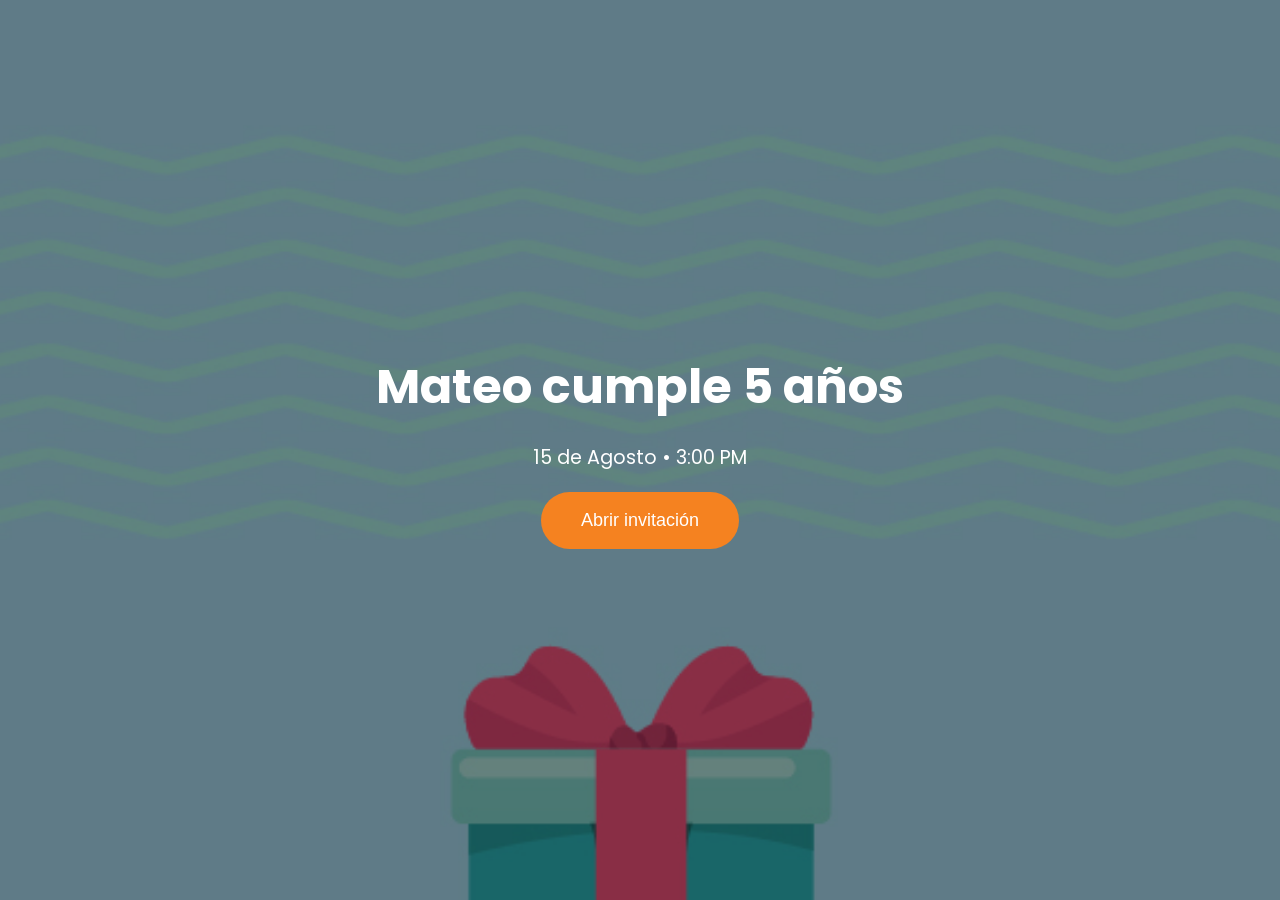
==== index.html @ abfd7d47 "feat: Welcome Screen inicial" ====
<!DOCTYPE html>
<html lang="es">

<head>

    <meta charset="UTF-8">
    <meta name="viewport" content="width=device-width, initial-scale=1.0">

    <title>MIE - Mandarina Invites Engine</title>

    <link rel="preconnect" href="https://fonts.googleapis.com">
    <link rel="preconnect" href="https://fonts.gstatic.com" crossorigin>

    <link href="https://fonts.googleapis.com/css2?family=Poppins:wght@300;400;500;600;700&display=swap" rel="stylesheet">

    <link rel="stylesheet" href="css/variables.css">
    <link rel="stylesheet" href="css/base.css">
    <link rel="stylesheet" href="css/layout.css">
    <link rel="stylesheet" href="css/components.css">
    <link rel="stylesheet" href="css/responsive.css">

</head>

<body>

<div id="app">

    <section id="welcome">

        <div class="overlay">

            <h1 id="eventTitle">Cargando...</h1>

            <p id="eventSubtitle"></p>

            <button id="enterButton">

                Abrir invitación

            </button>

        </div>

    </section>

</div>

<script type="module" src="js/main.js"></script>

</body>

</html>
---- css/variables.css ----
:root{

    --color-primary:#f58220;
    --color-dark:#222;
    --color-white:#ffffff;

    --radius:16px;

    --transition:.4s ease;

}
---- css/base.css ----
*{

    margin:0;
    padding:0;
    box-sizing:border-box;

}

html{

    scroll-behavior:smooth;

}

body{

    font-family:'Poppins',sans-serif;
    background:#000;
    color:white;

}
---- css/layout.css ----
#welcome{

    width:100%;
    height:100vh;

    display:flex;

    justify-content:center;

    align-items:center;

    background-image:url("../assets/img/hero.jpg");

    background-size:cover;

    background-position:center;

}
---- css/components.css ----
.overlay{

    width:100%;
    height:100%;

    display:flex;

    flex-direction:column;

    justify-content:center;

    align-items:center;

    background:rgba(0,0,0,.45);

    gap:20px;

}

.overlay h1{

    font-size:3rem;

}

.overlay p{

    font-size:1.2rem;

}

button{

    border:none;

    padding:18px 40px;

    border-radius:999px;

    background:var(--color-primary);

    color:white;

    cursor:pointer;

    font-size:18px;

    transition:.3s;

}

button:hover{

    transform:scale(1.05);

}
---- css/responsive.css ----
@media(max-width:768px){

.overlay h1{

font-size:2rem;

}

button{

width:85%;

}

}
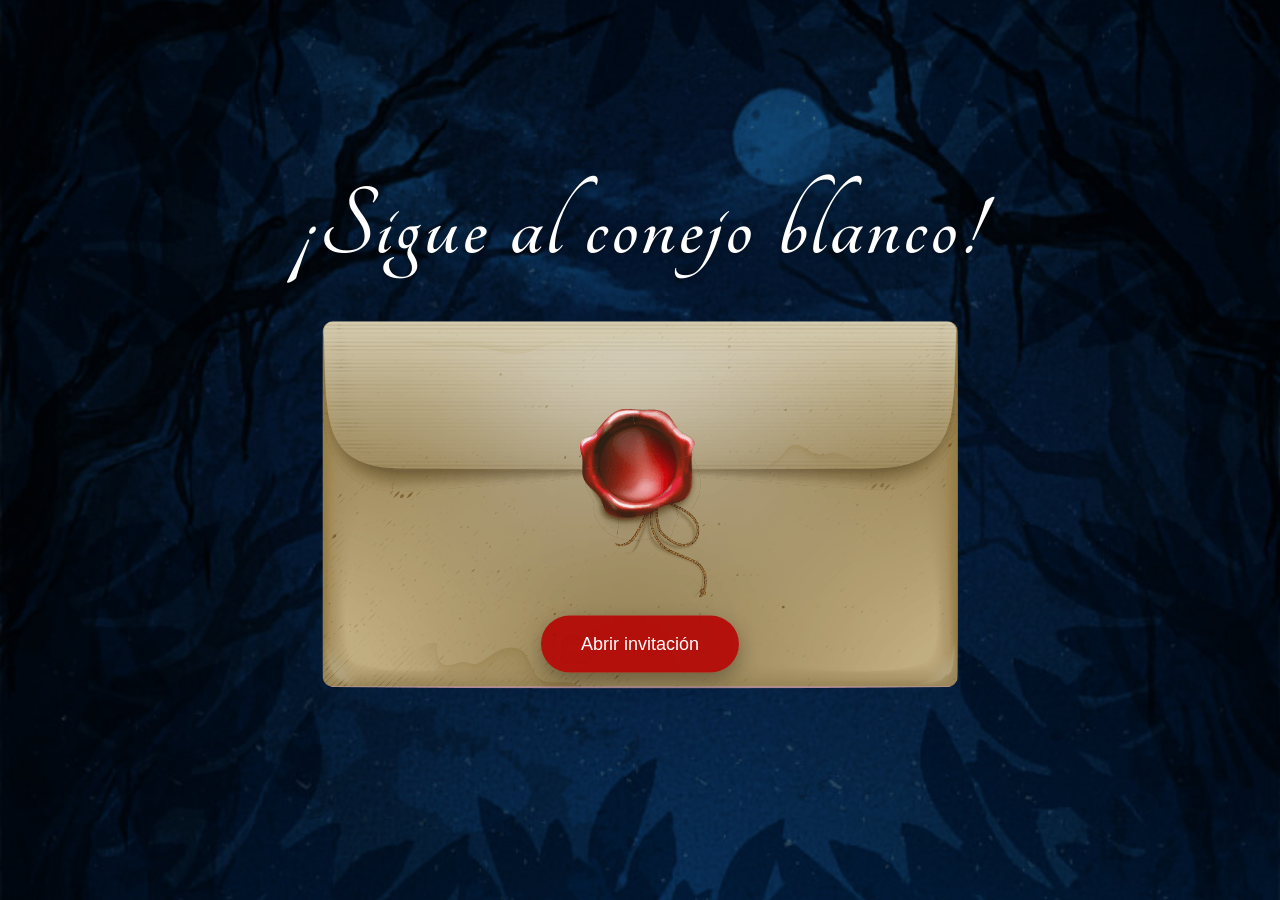
==== commit f51e39d4: "Fix index html to use full invitation template" ====
--- a/index.html
+++ b/index.html
@@ -1,52 +1,312 @@
-<!DOCTYPE html>
+<!doctype html>
 <html lang="es">
-
-<head>
-
-    <meta charset="UTF-8">
-    <meta name="viewport" content="width=device-width, initial-scale=1.0">
+  <head>
+    <meta charset="UTF-8" />
+    <meta name="viewport" content="width=device-width, initial-scale=1.0" />
 
     <title>MIE - Mandarina Invites Engine</title>
 
-    <link rel="preconnect" href="https://fonts.googleapis.com">
-    <link rel="preconnect" href="https://fonts.gstatic.com" crossorigin>
-
-    <link href="https://fonts.googleapis.com/css2?family=Poppins:wght@300;400;500;600;700&display=swap" rel="stylesheet">
-
-    <link rel="stylesheet" href="css/variables.css">
-    <link rel="stylesheet" href="css/base.css">
-    <link rel="stylesheet" href="css/layout.css">
-    <link rel="stylesheet" href="css/components.css">
-    <link rel="stylesheet" href="css/responsive.css">
-
-</head>
-
-<body>
-
-<div id="app">
-
-    <section id="welcome">
-
+    <link rel="preconnect" href="https://fonts.googleapis.com" />
+    <link rel="preconnect" href="https://fonts.gstatic.com" crossorigin />
+
+    <link
+      href="https://fonts.googleapis.com/css2?family=Tangerine:wght@400;700&display=swap"
+      rel="stylesheet"
+    />
+
+    <link rel="preconnect" href="https://fonts.googleapis.com" />
+    <link rel="preconnect" href="https://fonts.gstatic.com" />
+
+    <link
+      href="https://fonts.googleapis.com/css2?family=Poppins:wght@300;400;500;600;700&display=swap"
+      rel="stylesheet"
+    />
+
+    <link
+      rel="stylesheet"
+      href="https://cdn.jsdelivr.net/npm/swiper@11/swiper-bundle.min.css"
+    />
+
+    <link rel="stylesheet" href="css/variables.css" />
+    <link rel="stylesheet" href="css/base.css" />
+    <link rel="stylesheet" href="css/layout.css" />
+    <link rel="stylesheet" href="css/components.css" />
+    <link rel="stylesheet" href="css/sections.css" />
+    <link rel="stylesheet" href="css/decorations.css" />
+    <link rel="stylesheet" href="css/responsive.css" />
+  </head>
+
+  <body>
+    <div id="pageBackground"></div>
+
+    <div id="decorations"></div>
+
+    <div id="app">
+      <!-- =========================
+           WELCOME
+      ========================== -->
+
+      <section id="welcome">
         <div class="overlay">
-
-            <h1 id="eventTitle">Cargando...</h1>
-
-            <p id="eventSubtitle"></p>
-
-            <button id="enterButton">
-
-                Abrir invitación
-
-            </button>
-
-        </div>
-
-    </section>
-
-</div>
-
-<script type="module" src="js/main.js"></script>
-
-</body>
-
-</html>+          <h1 id="eventTitle">Cargando...</h1>
+
+          <div id="welcomeEnvelope" class="envelope-container">
+            <img
+              id="welcomeEnvelopeImage"
+              class="welcome-envelope"
+              alt=""
+              aria-hidden="true"
+            />
+
+            <button id="enterButton">Abrir invitación</button>
+          </div>
+        </div>
+      </section>
+
+      <!-- =========================
+           HERO
+      ========================== -->
+
+      <section id="hero">
+        <button id="musicButton" class="music-button">🔊</button>
+
+        <div class="hero-overlay">
+          <h2 id="heroTitle"></h2>
+
+          <p id="heroDate"></p>
+
+          <section class="countdown">
+            <div class="countdown-item">
+              <span id="days">00</span>
+              <small>Días</small>
+            </div>
+
+            <div class="countdown-item">
+              <span id="hours">00</span>
+              <small>Horas</small>
+            </div>
+
+            <div class="countdown-item">
+              <span id="minutes">00</span>
+              <small>Minutos</small>
+            </div>
+
+            <div class="countdown-item">
+              <span id="seconds">00</span>
+              <small>Segundos</small>
+            </div>
+          </section>
+
+          <div class="scroll-indicator">↓</div>
+        </div>
+      </section>
+
+      <!-- =========================
+           STORY
+      ========================== -->
+
+      <section id="story" class="reveal">
+        <div class="container">
+          <div class="story-card">
+            <span class="story-icon"> ♥️♣️♦️♠️ </span>
+            <p id="storySubtitle"></p>
+
+            <h2 id="storyTitle"></h2>
+
+            <p id="storyText"></p>
+          </div>
+        </div>
+      </section>
+
+      <!-- =========================
+           image 1
+      ========================== -->
+
+   <section id="image1" class="image-section reveal">
+
+  <img
+    id="imageSection1"
+    alt="Imagen decorativa"
+  />
+
+</section>
+
+      <!-- =========================
+           DETAILS
+      ========================== -->
+
+      <section id="details" class="reveal">
+        <div class="container">
+          <h2>Lugar del Evento</h2>
+
+          <div class="detail-card mie-card">
+            <h3 id="venueName"></h3>
+
+            <p id="venueAddress"></p>
+
+            <a id="mapsButton" class="primary-button" target="_blank">
+              Cómo llegar
+            </a>
+          </div>
+        </div>
+      </section>
+
+      <!-- =========================
+           DRESS CODE
+      ========================== -->
+
+      <section id="dressCode" class="reveal">
+        <div class="container">
+          <h2>Dress Code</h2>
+
+          <div class="detail-card mie-card">
+            <h3 id="dressTitle"></h3>
+
+            <p id="dressDescription"></p>
+          </div>
+        </div>
+      </section>
+
+      <!-- =========================
+           ACTIVITIES
+      ========================== -->
+
+      <section id="activities" class="reveal">
+        <div class="container">
+          <h2 class="section-title">¡Diversión garantizada!</h2>
+
+          <div class="mie-card">
+            <div id="activitiesGrid" class="activities-grid"></div>
+          </div>
+        </div>
+      </section>
+
+      <!-- =========================
+           RSVP
+      ========================== -->
+
+      <section id="rsvp" class="reveal">
+        <div class="container">
+          <h2 class="section-title">Confirma tu asistencia</h2>
+
+          <div class="mie-card">
+            <p class="rsvp-text">
+              Nos ayudará mucho saber si podrás acompañarnos.
+            </p>
+
+            <input id="guestName" type="text" placeholder="Tu nombre" />
+
+            <button id="rsvpButton">Confirmar por WhatsApp</button>
+          </div>
+        </div>
+      </section>
+
+      <!-- =========================
+           image 2
+      ========================== -->
+
+  <section id="image2" class="image-section reveal">
+
+  <img
+    id="imageSection2"
+    alt="Imagen decorativa"
+  />
+
+</section>
+
+      <!-- =========================
+           GALLERY
+      ========================== -->
+
+      <section id="gallery" class="reveal">
+        <div class="container">
+          <h2 id="galleryTitle" class="section-title"></h2>
+
+          <p id="gallerySubtitle" class="section-subtitle"></p>
+
+          <div class="mie-card">
+            <div class="swiper gallerySwiper">
+              <div id="galleryWrapper" class="swiper-wrapper"></div>
+
+              <div class="swiper-pagination"></div>
+            </div>
+          </div>
+        </div>
+      </section>
+
+      <!-- =========================
+           GIFT
+      ========================== -->
+
+      <section id="gift" class="reveal">
+        <div class="container">
+          <h2 id="giftTitle" class="section-title"></h2>
+
+          <div class="mie-card detail-card">
+            <p id="giftSubtitle"></p>
+
+            <a id="giftButton" class="primary-button" target="_blank"></a>
+          </div>
+        </div>
+      </section>
+
+      <!-- =========================
+     EVENT FOOTER / CIERRE
+========================== -->
+
+      <section id="eventFooter" class="reveal">
+        <div class="container">
+          <div class="mie-card event-closing-card">
+            <span class="footer-icon" aria-hidden="true"> ✨ </span>
+
+            <h2>¡Te esperamos!</h2>
+
+            <p>Gracias por ser parte de este día tan especial.</p>
+
+            <div class="event-footer-details">
+              <p id="eventFooterDate"></p>
+
+              <p id="eventFooterTime"></p>
+
+              <a
+                id="calendarButton"
+                class="primary-button"
+                href="#"
+                download="evento.ics"
+              >
+                📅 Guardar en mi calendario
+              </a>
+            </div>
+          </div>
+        </div>
+      </section>
+
+      <!-- =========================
+     REAL FOOTER
+========================== -->
+
+      <footer class="reveal">
+        <div class="footer-content">
+          <p>Invitación realizada por</p>
+
+          <a
+            id="mandarinaLink"
+            href="#"
+            target="_blank"
+            rel="noopener noreferrer"
+          >
+            Mandarina Design
+          </a>
+
+          <span> Costa Rica </span>
+        </div>
+      </footer>
+    </div>
+
+    <script src="https://cdn.jsdelivr.net/npm/swiper@11/swiper-bundle.min.js"></script>
+
+    <script src="js/main.js"></script>
+
+    <audio id="bgMusic" loop></audio>
+  </body>
+</html>
--- a/css/base.css
+++ b/css/base.css
@@ -1,21 +1,88 @@
-*{
-
-    margin:0;
-    padding:0;
-    box-sizing:border-box;
-
+* {
+    margin: 0;
+    padding: 0;
+    box-sizing: border-box;
 }
 
-html{
-
-    scroll-behavior:smooth;
-
+html {
+    scroll-behavior: smooth;
 }
 
-body{
+/* ==============================
+   BODY
+============================== */
 
-    font-family:'Poppins',sans-serif;
-    background:#000;
-    color:white;
+body {
+    font-family: "Poppins", sans-serif;
+    color: #333;
+    overflow-x: hidden;
+    background: #fdf7ef;
+}
 
+/* FIX importante mobile */
+html, body {
+    height: 100%;
+}
+
+body.lock {
+    overflow: hidden;
+}
+
+/* ==============================
+   ELEMENTOS BASE
+============================== */
+
+img {
+    max-width: 100%;
+    display: block;
+}
+
+a {
+    color: inherit;
+    text-decoration: none;
+}
+
+.container {
+    width: min(1100px, 90%);
+    margin: auto;
+}
+
+/* ==============================
+   BACKGROUND ENGINE (FIX FINAL)
+============================== */
+
+#pageBackground {
+    position: fixed;
+    inset: 0;
+    z-index: -2;
+    pointer-events: none;
+
+    background-repeat: no-repeat;
+    background-position: center top;
+    background-size: cover;
+}
+
+/* IMPORTANTE: evita bugs de mobile */
+@supports (-webkit-touch-callout: none) {
+    #pageBackground {
+        background-attachment: scroll;
+    }
+}
+
+/* ==============================
+   MOBILE FIX (CRÍTICO)
+============================== */
+
+/* evita el bug de 100vh en mobile */
+#welcome,
+#hero {
+    height: 100vh;
+}
+
+/* iOS/Chrome modernos */
+@media (max-width: 768px) {
+    #welcome,
+    #hero {
+        height: 100dvh;
+    }
 }
--- a/css/layout.css
+++ b/css/layout.css
@@ -1,6 +1,11 @@
-#welcome{
-
-    width:100%;
+/*==================================
+WELCOME
+==================================*/
+
+#welcome {
+
+    width:100%;
+
     height:100vh;
 
     display:flex;
@@ -9,10 +14,289 @@
 
     align-items:center;
 
-    background-image:url("../assets/img/hero.jpg");
+    background-image:var(--section-background);
 
     background-size:cover;
 
     background-position:center;
 
+    background-repeat:no-repeat;
+
+}
+
+
+/*==================================
+HERO
+==================================*/
+
+#hero {
+
+    position:relative;
+
+    width:100%;
+
+    height:100vh;
+
+    display:none;
+
+    justify-content:center;
+
+    align-items:center;
+
+    background-image:var(--section-background);
+
+    background-size:cover;
+
+    background-position:center;
+
+    background-repeat:no-repeat;
+
+    overflow:hidden;
+
+}
+
+
+#hero.active {
+
+    display:flex;
+
+}
+
+
+/*==================================
+HERO OVERLAY
+==================================*/
+
+.hero-overlay {
+
+    width:100%;
+
+    height:100%;
+
+    padding:
+        clamp(5.5rem,12vh,7.5rem)
+        1.5rem
+        5.5rem;
+
+    display:flex;
+
+    flex-direction:column;
+
+    justify-content:center;
+
+    align-items:center;
+
+    background:
+        linear-gradient(
+            rgba(0,0,0,.20),
+            rgba(0,0,0,.35)
+        );
+
+    text-align:center;
+
+}
+
+
+.hero-overlay h2 {
+
+    max-width:
+        min(900px,100%);
+
+    font-size:
+        clamp(1.75rem,6vw,4rem);
+
+    line-height:1.08;
+
+    font-weight:700;
+
+    color:#fff;
+
+    text-shadow:
+        0 3px 18px
+        rgba(0,0,0,.55);
+
+    overflow-wrap:anywhere;
+
+}
+
+
+.hero-overlay p {
+
+    margin-top:60px;
+
+    font-size:1.8rem;
+
+    color:#fff;
+
+    text-shadow:
+        0 2px 12px
+        rgba(0,0,0,.55);
+
+}
+
+
+/*==================================
+SCROLL INDICATOR
+==================================*/
+
+.scroll-indicator {
+
+    position:absolute;
+
+    bottom:40px;
+
+    font-size:2rem;
+
+    animation:
+        float 2s infinite;
+
+}
+
+
+/*==================================
+FADE OUT
+==================================*/
+
+.fade-out {
+
+    animation:
+        fadeOut .45s forwards;
+
+}
+
+
+@keyframes fadeOut {
+
+    from {
+
+        opacity:1;
+
+    }
+
+    to {
+
+        opacity:0;
+
+        visibility:hidden;
+
+    }
+
+}
+
+
+/*==================================
+SCROLL ANIMATIONS
+==================================*/
+
+.reveal {
+
+    opacity:0;
+
+    transform:
+        translateY(42px)
+        scale(.98);
+
+    transition:
+        opacity .7s ease,
+        transform .7s cubic-bezier(.2,.7,.2,1);
+
+    will-change:
+        opacity,
+        transform;
+
+}
+
+
+.reveal.show {
+
+    opacity:1;
+
+    transform:
+        translateY(0)
+        scale(1);
+
+}
+
+
+#dressCode.reveal,
+#rsvp.reveal {
+
+    transform:
+        translateX(-42px)
+        scale(.98);
+
+}
+
+
+#activities.reveal,
+#gallery.reveal {
+
+    transform:
+        translateX(42px)
+        scale(.98);
+
+}
+
+
+#dressCode.reveal.show,
+#rsvp.reveal.show,
+#activities.reveal.show,
+#gallery.reveal.show {
+
+    transform:
+        translateX(0)
+        scale(1);
+
+}
+
+
+/*==================================
+REDUCED MOTION
+==================================*/
+
+@media (prefers-reduced-motion:reduce) {
+
+    .reveal,
+    #dressCode.reveal,
+    #rsvp.reveal,
+    #activities.reveal,
+    #gallery.reveal {
+
+        transition:none;
+
+        transform:none;
+
+    }
+
+}
+
+/* =========================
+   FULL IMAGE SECTIONS
+========================= */
+
+.image-section {
+
+    padding:0 !important;
+
+    margin:0 !important;
+
+    width:100%;
+
+    height:100vh;
+
+    overflow:hidden;
+
+}
+
+
+.image-section img {
+
+    display:block;
+
+    width:100%;
+
+    height:100vh;
+
+    object-fit:cover;
+
 }
--- a/css/components.css
+++ b/css/components.css
@@ -1,56 +1,831 @@
-.overlay{
-
-    width:100%;
-    height:100%;
-
-    display:flex;
-
-    flex-direction:column;
-
-    justify-content:center;
-
-    align-items:center;
-
-    background:rgba(0,0,0,.45);
-
-    gap:20px;
-
-}
-
-.overlay h1{
-
-    font-size:3rem;
-
-}
-
-.overlay p{
-
-    font-size:1.2rem;
-
-}
-
-button{
-
-    border:none;
-
-    padding:18px 40px;
-
-    border-radius:999px;
-
-    background:var(--color-primary);
-
-    color:white;
-
-    cursor:pointer;
-
-    font-size:18px;
-
-    transition:.3s;
-
-}
-
-button:hover{
-
-    transform:scale(1.05);
+.overlay {
+  width: 100%;
+  height: 100%;
+
+  padding: clamp(2rem, 8vh, 5rem) 1.5rem;
+
+  display: flex;
+  flex-direction: column;
+
+  justify-content: center;
+  align-items: center;
+
+  background: rgba(0, 0, 0, 0.45);
+
+  gap: 20px;
+}
+
+.overlay h1 {
+  max-width: min(900px, 100%);
+
+  font-size: clamp(1.9rem, 5vw, 3rem);
+  line-height: 1.1;
+
+  color: #fff;
+  text-align: center;
+
+  text-shadow: 0 3px 18px rgba(0, 0, 0, .55);
+
+  overflow-wrap: anywhere;
+}
+
+.overlay p {
+  font-size: 1.2rem;
+
+  color: #fff;
+  text-align: center;
+
+  text-shadow: 0 2px 12px rgba(0, 0, 0, .55);
+}
+
+
+/*==================================
+WELCOME ENVELOPE
+==================================*/
+
+.envelope-container {
+
+  width: clamp(720px, 720vw, 720px);
+
+  aspect-ratio: 1.7;
+
+  position: relative;
+
+  display: flex;
+
+  justify-content: center;
+  align-items: center;
+
+  background:
+    var(--welcome-envelope, transparent)
+    center / contain
+    no-repeat;
+
+  overflow: visible;
+
+}
+
+
+.envelope-container #enterButton {
+
+  position: absolute;
+  left: 50%;
+  bottom: 15px;
+
+  transform: translate(-50%, -50%);
+
+  z-index: 2;
+
+  white-space: nowrap;
+
+  background: #b70000;
+
+  color: #fff;
+
+  border: none;
+
+  box-shadow:
+    0 8px 20px rgba(0, 0, 0, .30);
+
+}
+
+
+.envelope-container #enterButton:hover {
+
+  transform:
+    translate(-50%, -50%)
+    scale(1.05);
+
+}
+
+@media (max-width: 480px) {
+
+  .envelope-container {
+
+    width: 200vw;
+
+    max-width: 420px;
+
+  }
+
+  .envelope-container #enterButton {
+
+    padding: 14px 26px;
+
+    font-size: 16px;
+
+  }
+
+}
+
+/*==================================
+TEMA GÓTICO
+==================================*/
+
+body[data-theme="gothic"] .overlay h1,
+body[data-theme="gothic"] .hero-overlay h2,
+body[data-theme="gothic"] .section-title,
+body[data-theme="gothic"] #details h2,
+body[data-theme="gothic"] #dressCode h2,
+body[data-theme="gothic"] .story-card h2,
+body[data-theme="gothic"] #giftTitle,
+body[data-theme="gothic"] .footer-content h2 {
+
+  font-family: "Tangerine", cursive;
+
+  font-weight: 700;
+
+  letter-spacing: .03em;
+}
+
+
+body[data-theme="gothic"] .overlay h1,
+body[data-theme="gothic"] .hero-overlay h2 {
+
+  font-size:
+    clamp(3.4rem, 11vw, 6.5rem);
+
+  line-height: .86;
+}
+
+
+body[data-theme="gothic"] .section-title,
+body[data-theme="gothic"] #details h2,
+body[data-theme="gothic"] #dressCode h2,
+body[data-theme="gothic"] .story-card h2,
+body[data-theme="gothic"] #giftTitle,
+body[data-theme="gothic"] .footer-content h2 {
+
+  font-size:
+    clamp(3.2rem, 9vw, 5rem);
+
+  line-height: .9;
+}
+
+
+body[data-theme="gothic"] .detail-card h3,
+body[data-theme="gothic"] .activity-card h3 {
+
+  font-family: "Poppins", sans-serif;
+
+  font-weight: 300;
+
+  letter-spacing: normal;
+}
+
+
+/*==================================
+CONTRASTE TEMA GÓTICO
+==================================*/
+
+body[data-theme="gothic"] h1,
+body[data-theme="gothic"] h2,
+body[data-theme="gothic"] h3 {
+
+  color: #fff !important;
+
+  text-shadow:
+    0 1px 8px
+    rgba(0, 0, 0, .45);
+}
+
+
+body[data-theme="gothic"] .mie-card,
+body[data-theme="gothic"] .footer-content {
+
+  background:
+    rgba(20, 14, 30, .2);
+
+  border-color:
+    rgba(255, 255, 255, .2);
+
+  box-shadow:
+    0 18px 45px
+    rgba(0, 0, 0, .28);
+}
+
+
+body[data-theme="gothic"] .mie-card p,
+body[data-theme="gothic"] .story-card p,
+body[data-theme="gothic"] .section-subtitle,
+body[data-theme="gothic"] .rsvp-text,
+body[data-theme="gothic"] .footer-content p {
+
+  color:
+    rgba(255, 255, 255, .84);
+}
+
+body[data-theme="gothic"] h2 {
+  margin-top: 25px;
+}
+
+/*==================================
+BOTONES
+==================================*/
+
+button {
+
+  border: none;
+
+  padding: 18px 40px;
+
+  border-radius: 999px;
+
+  background: var(--color-primary);
+
+  color: white;
+
+  cursor: pointer;
+
+  font-size: 18px;
+
+  transition: .3s;
+}
+
+
+button:hover {
+
+  transform: scale(1.05);
+
+}
+
+
+/*==================================
+BOTONES TEMA GÓTICO
+==================================*/
+
+
+
+body[data-theme="gothic"] button,
+body[data-theme="gothic"] .primary-button {
+
+  background: #b70000;
+
+  color: #fff;
+}
+
+
+/*
+  El botón del sobre conserva
+  el aspecto del sobre y utiliza
+  un rojo ligeramente translúcido
+  para mantener visible la imagen.
+*/
+
+body[data-theme="gothic"]
+.envelope-container #enterButton {
+ 
+bottom:15px;
+  background:
+    rgba(183, 0, 0, .88);
+
+
+}
+
+
+/*==================================
+ANIMATIONS
+==================================*/
+
+@keyframes float {
+
+  0% {
+
+    transform: translateY(0);
+
+  }
+
+  50% {
+
+    transform: translateY(12px);
+
+  }
+
+  100% {
+
+    transform: translateY(0);
+
+  }
+
+}
+
+
+@keyframes heroZoom {
+
+  from {
+
+    transform: scale(1);
+
+  }
+
+  to {
+
+    transform: scale(1.08);
+
+  }
+
+}
+
+
+/*==================================
+MUSIC
+==================================*/
+
+.music-button {
+
+  position: absolute;
+
+  top: 25px;
+  right: 25px;
+
+  width: 54px;
+  height: 54px;
+
+  border: none;
+
+  border-radius: 50%;
+
+  background:
+    rgba(255,255,255,.25);
+
+  backdrop-filter: blur(10px);
+
+  color: #fff;
+
+  font-size: 22px;
+
+  cursor: pointer;
+
+}
+
+
+/*==================================
+COUNTDOWN
+==================================*/
+
+.countdown {
+
+  display: flex;
+
+  justify-content: center;
+
+  gap: 18px;
+
+  margin-top: 40px;
+
+  flex-wrap: wrap;
+}
+
+
+.countdown-item {
+
+  width: 90px;
+  height: 90px;
+
+  border-radius: 18px;
+
+  background:
+    rgba(255,255,255,.18);
+
+  backdrop-filter: blur(12px);
+
+  display: flex;
+
+  flex-direction: column;
+
+  justify-content: center;
+  align-items: center;
+}
+
+
+.countdown-item span {
+
+  font-size: 2rem;
+
+  font-weight: 700;
+
+  color: #fff;
+}
+
+
+.countdown-item small {
+
+  margin-top: 4px;
+
+  color: #fff;
+
+  opacity: .8;
+
+  font-size: .8rem;
+}
+
+
+/*==================================
+LAYOUT
+==================================*/
+
+.container {
+
+  width:
+    min(1100px,90%);
+
+  margin: auto;
+}
+
+
+#details,
+#dressCode,
+#activities {
+
+  display: none;
+
+  padding: 100px 0;
+
+  background: transparent;
+
+  color: #222;
+}
+
+
+#details h2,
+#dressCode h2,
+#activities h2,
+.section-title {
+
+  text-align: center;
+
+  margin-bottom: 50px;
+
+  font-size: 2rem;
+
+  color: #5b4335;
+}
+
+
+/*==================================
+MIE CARD SYSTEM
+==================================*/
+
+.mie-card {
+
+  max-width: 650px;
+
+  margin: auto;
+
+  padding: 40px;
+
+  border-radius: 28px;
+
+  background:
+    rgba(255,255,255,.78);
+
+  backdrop-filter: blur(18px);
+
+  -webkit-backdrop-filter:
+    blur(18px);
+
+  border:
+    1px solid
+    rgba(255,255,255,.35);
+
+  box-shadow:
+    0 20px 50px
+    rgba(0,0,0,.08);
+}
+
+
+/*==================================
+DETAILS
+==================================*/
+
+.detail-card h3 {
+
+  font-size: 1.5rem;
+
+  margin-bottom: 15px;
+
+  color: #5b4335;
+}
+
+
+.detail-card p {
+
+  margin-bottom: 30px;
+
+  color: #666;
+}
+
+
+/*==================================
+PRIMARY BUTTON
+==================================*/
+
+.primary-button {
+
+  display: inline-block;
+
+  padding: 14px 28px;
+
+  border-radius: 999px;
+
+  background: #b70000;
+
+  color: #fff;
+
+  text-decoration: none;
+
+  font-weight: 600;
+
+  transition: .3s;
+}
+
+
+.primary-button:hover {
+
+  transform:
+    translateY(-3px);
+}
+
+
+/*==================================
+ACTIVITIES
+==================================*/
+
+.activities-grid {
+
+  display: grid;
+
+  grid-template-columns:
+    repeat(
+      auto-fit,
+      minmax(180px,1fr)
+    );
+
+  gap: 25px;
+}
+
+
+.activity-card {
+
+  text-align: center;
+
+  padding: 15px;
+
+  border-radius: 18px;
+
+  transition: .3s;
+}
+
+
+.activity-card:hover {
+
+  transform:
+    translateY(-4px)
+    scale(1.03);
+}
+
+
+.activity-card span {
+
+  display: block;
+
+  font-size: 3rem;
+
+  margin-bottom: 15px;
+}
+
+
+.activity-card h3 {
+
+  color: #5b4335;
+
+  font-size: 1.2rem;
+}
+
+
+.hidden-section {
+
+  display: none;
+}
+
+
+
+
+/*==================================
+MUSIC BUTTON
+==================================*/
+
+.music-button {
+
+  width: 54px;
+  height: 54px;
+
+  padding: 0;
+
+  border: none;
+
+  border-radius: 50%;
+
+  background: transparent !important;
+
+  color: #fff;
+
+  font-size: 24px;
+
+  display: flex;
+
+  justify-content: center;
+  align-items: center;
+
+  box-shadow: none;
+
+  backdrop-filter: none;
+
+  -webkit-backdrop-filter: none;
+
+  cursor: pointer;
+
+  transition: transform .3s ease;
+
+}
+
+
+.music-button:hover {
+
+  background: transparent !important;
+
+  transform: scale(1.1);
+
+}
+
+/*==================================
+EVENT CLOSING CARD
+==================================*/
+
+.event-closing-card {
+
+  text-align: center;
+
+}
+
+
+.event-closing-card .footer-icon {
+
+  display: block;
+
+  margin-bottom: 15px;
+
+}
+
+
+.event-closing-card h2 {
+
+  margin-bottom: 15px;
+
+}
+
+
+.event-closing-card > p {
+
+  margin-bottom: 30px;
+
+}
+
+
+.event-footer-details {
+
+  display: flex;
+
+  flex-direction: column;
+
+  align-items: center;
+
+  gap: 8px;
+
+}
+
+
+.event-footer-details p {
+
+  margin: 0;
+
+  text-transform: capitalize;
+
+}
+
+
+.event-footer-details .primary-button {
+
+  margin-top: 20px;
+
+}
+
+
+/*==================================
+image 1 and image 2
+==================================*/
+
+#image1,
+#image2 {display:none;
+
+  padding: 100px 0;
+
+
+  color: #222;
+
+}
+
+/*==================================
+MANDARINA DESIGN FOOTER
+==================================*/
+
+footer {
+    display: none;
+     padding: 50px 20px;
+}
+
+
+footer.visible {
+
+    display: block;
+
+    animation: footerReveal .8s ease forwards;
+
+}
+
+
+@keyframes footerReveal {
+
+    from {
+
+        opacity: 0;
+
+        transform: translateY(30px);
+
+    }
+
+
+    to {
+
+        opacity: 1;
+
+        transform: translateY(0);
+
+    }
+
+}
+
+
+footer .footer-content {
+
+  display: flex;
+
+  flex-direction: column;
+
+  align-items: center;
+
+  gap: 5px;
+
+}
+
+
+footer .footer-content p {
+
+  margin: 0;
+
+  font-size: .8rem;
+
+  color:
+    rgba(255,255,255,.55);
+
+}
+
+
+footer .footer-content a {
+
+  color: #fff;
+
+  font-weight: 600;
+
+  text-decoration: none;
+
+  transition: opacity .3s ease;
+
+}
+
+
+footer .footer-content a:hover {
+
+  opacity: .75;
+
+}
+
+
+footer .footer-content span {
+
+  font-size: .75rem;
+
+  color:
+    rgba(255,255,255,.5);
 
 }
--- a/css/sections.css
+++ b/css/sections.css
@@ -0,0 +1,485 @@
+/*==================================
+SECCIONES
+==================================*/
+
+#details,
+#dressCode,
+#activities{
+
+    display:none;
+
+    padding:100px 0;
+
+    position:relative;
+
+}
+
+/* Fondos por sección: cada bloque tiene su propia capa visual y gradiente. */
+#story,
+#details,
+#dressCode,
+#activities,
+#rsvp,
+#gallery,
+#gift,
+#eventFooter {
+    position: relative;
+    isolation: isolate;
+    background-color: #fdf7ef;
+    background-image: linear-gradient(rgba(29, 24, 18, 0.0), rgba(3, 3, 3, 0.0)), var(--section-background, none);
+    background-position: center;
+    background-size: cover;
+    background-repeat: no-repeat;
+}
+
+#story,
+#activities,
+#gallery {
+    background-image:  linear-gradient(rgba(29, 24, 18, 0.0), rgba(3, 3, 3, 0.0)), var(--section-background, none);
+}
+
+#details,
+#rsvp {
+    background-image:  linear-gradient(rgba(29, 24, 18, 0.0), rgba(3, 3, 3, 0.0)), var(--section-background, none);
+}
+
+#dressCode,
+#gift,
+#eventFooter {
+    background-image:  linear-gradient(rgba(29, 24, 18, 0.0), rgba(3, 3, 3, 0.0)), var(--section-background, none);
+}
+
+/*==================================
+TÍTULOS
+==================================*/
+
+.section-title,
+#details h2,
+#dressCode h2{
+
+    text-align:center;
+
+    font-size:2.3rem;
+
+    color:#5f4738;
+
+    margin-bottom:45px;
+
+}
+
+/*==================================
+MIE CARD
+==================================*/
+
+.mie-card{
+
+    background:rgba(255,255,255,.82);
+
+    backdrop-filter:blur(14px);
+
+    -webkit-backdrop-filter:blur(14px);
+
+    border-radius:30px;
+
+    padding:45px;
+
+    box-shadow:
+
+        0 18px 45px rgba(0,0,0,.08);
+
+}
+
+/*==================================
+DETAILS
+==================================*/
+
+.detail-card{
+
+    max-width:650px;
+
+    margin:auto;
+
+    text-align:center;
+
+}
+
+.detail-card h3{
+
+    font-size:1.6rem;
+
+    color:#5f4738;
+
+    margin-bottom:15px;
+
+}
+
+.detail-card p{
+
+    color:#666;
+
+    margin-bottom:35px;
+
+    line-height:1.8;
+
+}
+
+/*==================================
+ACTIVITIES
+==================================*/
+
+.activities-grid{
+
+    display:grid;
+
+    grid-template-columns:
+
+        repeat(auto-fit,minmax(150px,1fr));
+
+    gap:30px;
+
+}
+
+.activity-card{
+
+    text-align:center;
+
+    padding:15px;
+
+    transition:.35s;
+
+}
+
+.activity-card:hover{
+
+    transform:
+
+        translateY(-6px);
+
+}
+
+.activity-card span{
+
+    font-size:3rem;
+
+    display:block;
+
+    margin-bottom:12px;
+
+}
+
+.activity-card h3{
+
+    color:#5f4738;
+
+    font-size:1.05rem;
+
+}
+
+/*==================================
+HIDDEN
+==================================*/
+
+.hidden-section{
+
+    display:none;
+
+}
+
+/*==================================
+RSVP
+==================================*/
+
+#rsvp{
+
+    display:none;
+
+    padding:100px 0;
+
+}
+
+.rsvp-text{
+
+    text-align:center;
+
+    margin-bottom:30px;
+
+    color:#666;
+
+}
+
+#guestName{
+
+    width:100%;
+
+    max-width:450px;
+
+    display:block;
+
+    margin:0 auto 25px;
+
+    padding:18px 22px;
+
+    border:none;
+
+    border-radius:16px;
+
+    background:#ffffff;
+
+    font-size:1rem;
+
+    outline:none;
+
+    box-shadow:
+
+        inset 0 0 0 2px rgba(0,0,0,.05);
+
+}
+
+#guestName:focus{
+
+    box-shadow:
+
+        inset 0 0 0 2px #d9a441;
+
+}
+
+#rsvpButton{
+
+    display:block;
+
+    margin:auto;
+
+}
+
+/*==================================
+GALLERY
+==================================*/
+
+#gallery{
+
+    display:none;
+
+    padding:100px 0;
+
+}
+
+.section-subtitle{
+
+    max-width:500px;
+
+    margin:0 auto 35px;
+
+    text-align:center;
+
+    color:#7a6d63;
+
+    line-height:1.7;
+
+}
+
+.gallerySwiper{
+
+    width:100%;
+
+    overflow:hidden;
+
+}
+
+.gallerySwiper .swiper-slide{
+
+    display:flex;
+
+    justify-content:center;
+
+    align-items:center;
+
+}
+
+.gallerySwiper img{
+
+    width:100%;
+
+
+    object-fit:cover;
+
+    border-radius:24px;
+
+    box-shadow:
+
+        0 15px 40px rgba(0,0,0,.12);
+
+}
+.gallery-portrait img{
+
+    aspect-ratio:4/5;
+
+}
+.gallery-landscape img{
+
+    aspect-ratio:16/9;
+
+}
+.gallery-square img{
+
+    aspect-ratio:1/1;
+
+}
+.gallerySwiper .swiper-pagination{
+
+    position:relative;
+
+    margin-top:22px;
+
+}
+
+.gallerySwiper .swiper-pagination-bullet{
+
+    width:10px;
+
+    height:10px;
+
+    background:#d9a441;
+
+    opacity:.35;
+
+}
+
+.gallerySwiper .swiper-pagination-bullet-active{
+
+    opacity:1;
+
+}
+/*==================================
+GIFT
+==================================*/
+
+#gift{
+
+    display:none;
+
+    padding:100px 0;
+
+}
+/*==================================
+STORY
+==================================*/
+
+#story{
+
+    display:none;
+
+    padding:100px 0;
+
+}
+
+.story-card{
+
+    max-width:700px;
+
+    margin:auto;
+
+    text-align:center;
+
+    padding:20px;
+
+}
+
+.story-icon{
+
+    display:block;
+
+    font-size:3rem;
+
+    margin-bottom:20px;
+
+}
+
+.story-card h2{
+
+    color:#5f4738;
+
+    font-size:2.2rem;
+
+    margin-bottom:25px;
+
+}
+
+.story-card p{
+
+    color:#666;
+
+    font-size:1.08rem;
+
+    line-height:2;
+
+    max-width:620px;
+
+    margin:auto;
+
+}
+
+/*==================================
+CIERRE
+==================================*/
+
+#eventFooter {
+
+    display: none;
+
+    padding: 90px 1.5rem;
+
+    text-align: center;
+
+}
+
+.footer-content {
+
+    max-width: 600px;
+
+    margin: auto;
+
+    padding: 42px 28px;
+
+    border: 1px solid rgba(255,255,255,.55);
+
+    border-radius: 30px;
+
+    background: rgba(255,255,255,.65);
+
+    box-shadow: 0 18px 45px rgba(0,0,0,.1);
+
+    backdrop-filter: blur(14px);
+
+    -webkit-backdrop-filter: blur(14px);
+
+}
+
+.footer-icon {
+
+    display: block;
+
+    margin-bottom: 14px;
+
+    font-size: 2.5rem;
+
+}
+
+.footer-content h2 {
+
+    margin-bottom: 12px;
+
+    color: #5f4738;
+
+    font-size: clamp(2rem, 5vw, 2.7rem);
+
+}
+
+.footer-content p {
+
+    color: #666;
+
+    line-height: 1.7;
+
+}
+
+
--- a/css/decorations.css
+++ b/css/decorations.css
@@ -0,0 +1,44 @@
+#decorations {
+
+    position: fixed;
+
+    inset: 0;
+
+    overflow: hidden;
+
+    pointer-events: none;
+
+    z-index: 50;
+
+}
+
+/* elemento base */
+.decoration {
+
+    position: fixed;
+
+    z-index: 50;
+
+    pointer-events: none;
+
+    color: rgba(255,255,255,0.75);
+
+    text-shadow:
+        0 0 8px rgba(255,255,255,0.4);
+
+}
+
+/* animación flotante suave */
+@keyframes floatUp {
+    0%{
+        transform: translateY(0) rotate(0deg);
+        opacity: 0;
+    }
+    10%{
+        opacity: 1;
+    }
+    100%{
+        transform: translateY(-120vh) rotate(360deg);
+        opacity: 0;
+    }
+}
--- a/css/responsive.css
+++ b/css/responsive.css
@@ -2,14 +2,80 @@
 
 .overlay h1{
 
-font-size:2rem;
+font-size: clamp(1.75rem, 7vw, 2.25rem);
+line-height: 1.08;
+
+}
+
+.overlay p {
+
+font-size: 1rem;
+
+}
+
+.envelope-container {
+    width: min(84vw, 100%);
+}
+
+@media (min-width: 768px) {
+
+    .envelope-container {
+        width: min(38vw, 520px);
+    }
 
 }
 
 button{
 
-width:85%;
+width:60%;
 
 }
 
-}+.hero-overlay {
+
+padding: 5rem 1rem 4.5rem;
+
+}
+
+.hero-overlay h2 {
+
+font-size: clamp(1.75rem, 7vw, 2.25rem);
+
+}
+
+.hero-overlay p {
+
+margin-top: 14px;
+font-size: 1rem;
+
+}
+
+.countdown {
+
+gap: 10px;
+margin-top: 28px;
+flex-wrap: nowrap;
+
+}
+
+.countdown-item {
+
+width: min(86px, calc((100vw - 62px) / 4));
+height: min(86px, calc((100vw - 62px) / 4));
+border-radius: 15px;
+
+}
+
+.countdown-item span {
+
+font-size: 1.85rem;
+
+}
+
+.countdown-item small {
+
+font-size: .75rem;
+
+}
+
+}
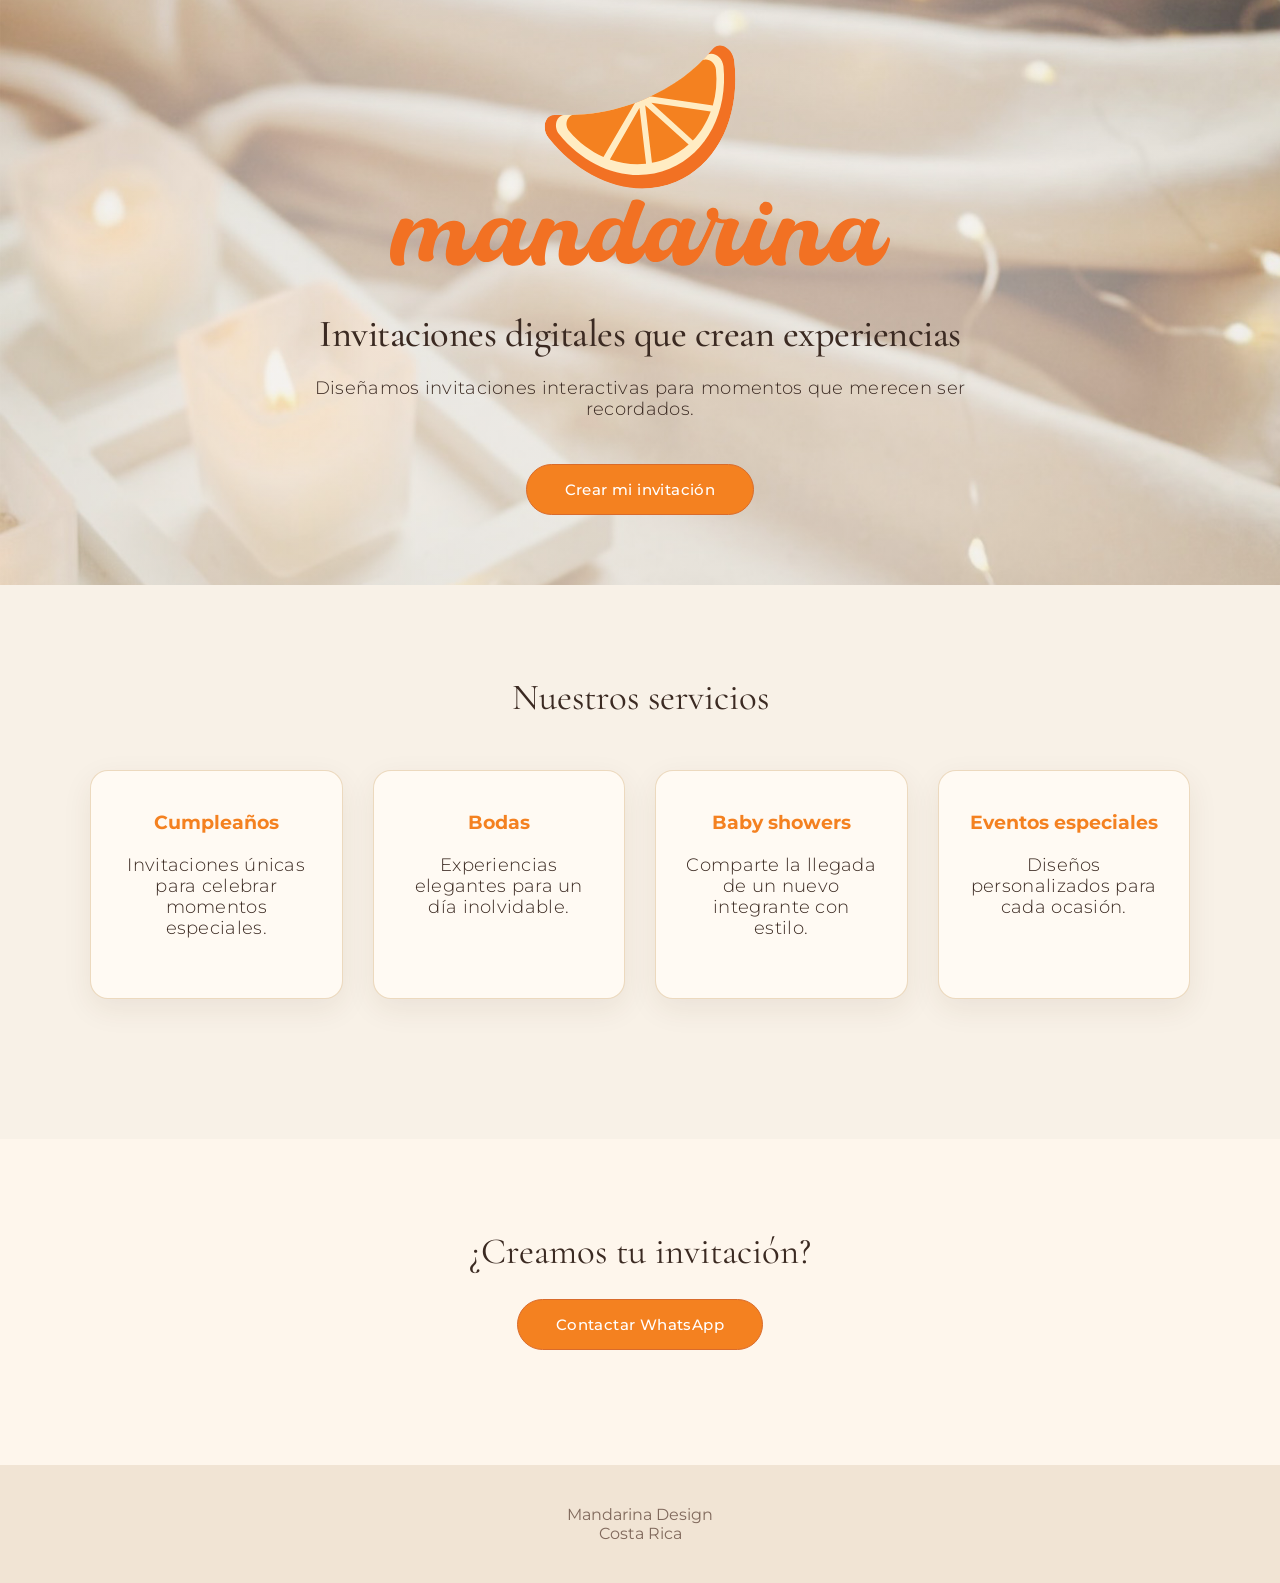
==== commit fd9285f0: "Create Mandarina cozy elegant homepage design" ====
--- a/index.html
+++ b/index.html
@@ -1,312 +1,182 @@
-<!doctype html>
+<!DOCTYPE html>
 <html lang="es">
-  <head>
-    <meta charset="UTF-8" />
-    <meta name="viewport" content="width=device-width, initial-scale=1.0" />
 
-    <title>MIE - Mandarina Invites Engine</title>
+<head>
 
-    <link rel="preconnect" href="https://fonts.googleapis.com" />
-    <link rel="preconnect" href="https://fonts.gstatic.com" crossorigin />
+<meta charset="UTF-8">
+<meta name="viewport" content="width=device-width, initial-scale=1.0">
 
-    <link
-      href="https://fonts.googleapis.com/css2?family=Tangerine:wght@400;700&display=swap"
-      rel="stylesheet"
-    />
+<title>Mandarina Design | Invitaciones Digitales</title>
 
-    <link rel="preconnect" href="https://fonts.googleapis.com" />
-    <link rel="preconnect" href="https://fonts.gstatic.com" />
+<link
+ href="https://fonts.googleapis.com/css2?family=Montserrat:wght@300;400;500;600;700&display=swap"
+ rel="stylesheet"
+/><link
+href="https://fonts.googleapis.com/css2?family=Cormorant+Garamond:wght@300;400;500;600;700&family=Montserrat:wght@300;400;500;600;700&display=swap"
+rel="stylesheet">
 
-    <link
-      href="https://fonts.googleapis.com/css2?family=Poppins:wght@300;400;500;600;700&display=swap"
-      rel="stylesheet"
-    />
+<link rel="stylesheet" href="css/variables.css">
+<link rel="stylesheet" href="css/base.css">
+<link rel="stylesheet" href="css/home.css">
 
-    <link
-      rel="stylesheet"
-      href="https://cdn.jsdelivr.net/npm/swiper@11/swiper-bundle.min.css"
-    />
+</head>
 
-    <link rel="stylesheet" href="css/variables.css" />
-    <link rel="stylesheet" href="css/base.css" />
-    <link rel="stylesheet" href="css/layout.css" />
-    <link rel="stylesheet" href="css/components.css" />
-    <link rel="stylesheet" href="css/sections.css" />
-    <link rel="stylesheet" href="css/decorations.css" />
-    <link rel="stylesheet" href="css/responsive.css" />
-  </head>
 
-  <body>
-    <div id="pageBackground"></div>
+<body>
 
-    <div id="decorations"></div>
 
-    <div id="app">
-      <!-- =========================
-           WELCOME
-      ========================== -->
+<section class="home-hero">
 
-      <section id="welcome">
-        <div class="overlay">
-          <h1 id="eventTitle">Cargando...</h1>
+<div class="home-overlay">
 
-          <div id="welcomeEnvelope" class="envelope-container">
-            <img
-              id="welcomeEnvelopeImage"
-              class="welcome-envelope"
-              alt=""
-              aria-hidden="true"
-            />
-
-            <button id="enterButton">Abrir invitación</button>
-          </div>
-        </div>
-      </section>
-
-      <!-- =========================
-           HERO
-      ========================== -->
-
-      <section id="hero">
-        <button id="musicButton" class="music-button">🔊</button>
-
-        <div class="hero-overlay">
-          <h2 id="heroTitle"></h2>
-
-          <p id="heroDate"></p>
-
-          <section class="countdown">
-            <div class="countdown-item">
-              <span id="days">00</span>
-              <small>Días</small>
-            </div>
-
-            <div class="countdown-item">
-              <span id="hours">00</span>
-              <small>Horas</small>
-            </div>
-
-            <div class="countdown-item">
-              <span id="minutes">00</span>
-              <small>Minutos</small>
-            </div>
-
-            <div class="countdown-item">
-              <span id="seconds">00</span>
-              <small>Segundos</small>
-            </div>
-          </section>
-
-          <div class="scroll-indicator">↓</div>
-        </div>
-      </section>
-
-      <!-- =========================
-           STORY
-      ========================== -->
-
-      <section id="story" class="reveal">
-        <div class="container">
-          <div class="story-card">
-            <span class="story-icon"> ♥️♣️♦️♠️ </span>
-            <p id="storySubtitle"></p>
-
-            <h2 id="storyTitle"></h2>
-
-            <p id="storyText"></p>
-          </div>
-        </div>
-      </section>
-
-      <!-- =========================
-           image 1
-      ========================== -->
-
-   <section id="image1" class="image-section reveal">
+<div class="home-logo">
 
   <img
-    id="imageSection1"
-    alt="Imagen decorativa"
-  />
+    src="assets/img/logo.svg"
+    alt="Mandarina Design"
+  >
+
+</div>
+
+<h2>
+Invitaciones digitales que crean experiencias
+</h2>
+
+<p>
+Diseñamos invitaciones interactivas para momentos que merecen ser recordados.
+</p>
+
+
+<a
+class="primary-button"
+href="https://wa.me/50687051571"
+target="_blank">
+
+Crear mi invitación
+
+</a>
+
+
+</div>
 
 </section>
 
-      <!-- =========================
-           DETAILS
-      ========================== -->
 
-      <section id="details" class="reveal">
-        <div class="container">
-          <h2>Lugar del Evento</h2>
 
-          <div class="detail-card mie-card">
-            <h3 id="venueName"></h3>
+<section class="home-section">
 
-            <p id="venueAddress"></p>
 
-            <a id="mapsButton" class="primary-button" target="_blank">
-              Cómo llegar
-            </a>
-          </div>
-        </div>
-      </section>
+<h2>
+Nuestros servicios
+</h2>
 
-      <!-- =========================
-           DRESS CODE
-      ========================== -->
 
-      <section id="dressCode" class="reveal">
-        <div class="container">
-          <h2>Dress Code</h2>
+<div class="service-grid">
 
-          <div class="detail-card mie-card">
-            <h3 id="dressTitle"></h3>
 
-            <p id="dressDescription"></p>
-          </div>
-        </div>
-      </section>
+<div class="service-card">
 
-      <!-- =========================
-           ACTIVITIES
-      ========================== -->
+<h3>
+Cumpleaños
+</h3>
 
-      <section id="activities" class="reveal">
-        <div class="container">
-          <h2 class="section-title">¡Diversión garantizada!</h2>
+<p>
+Invitaciones únicas para celebrar momentos especiales.
+</p>
 
-          <div class="mie-card">
-            <div id="activitiesGrid" class="activities-grid"></div>
-          </div>
-        </div>
-      </section>
+</div>
 
-      <!-- =========================
-           RSVP
-      ========================== -->
 
-      <section id="rsvp" class="reveal">
-        <div class="container">
-          <h2 class="section-title">Confirma tu asistencia</h2>
 
-          <div class="mie-card">
-            <p class="rsvp-text">
-              Nos ayudará mucho saber si podrás acompañarnos.
-            </p>
+<div class="service-card">
 
-            <input id="guestName" type="text" placeholder="Tu nombre" />
+<h3>
+Bodas
+</h3>
 
-            <button id="rsvpButton">Confirmar por WhatsApp</button>
-          </div>
-        </div>
-      </section>
+<p>
+Experiencias elegantes para un día inolvidable.
+</p>
 
-      <!-- =========================
-           image 2
-      ========================== -->
+</div>
 
-  <section id="image2" class="image-section reveal">
 
-  <img
-    id="imageSection2"
-    alt="Imagen decorativa"
-  />
+
+<div class="service-card">
+
+<h3>
+Baby showers
+</h3>
+
+<p>
+Comparte la llegada de un nuevo integrante con estilo.
+</p>
+
+</div>
+
+
+
+<div class="service-card">
+
+<h3>
+  Eventos especiales
+</h3>
+
+<p>
+Diseños personalizados para cada ocasión.
+</p>
+
+</div>
+
+
+</div>
 
 </section>
 
-      <!-- =========================
-           GALLERY
-      ========================== -->
 
-      <section id="gallery" class="reveal">
-        <div class="container">
-          <h2 id="galleryTitle" class="section-title"></h2>
 
-          <p id="gallerySubtitle" class="section-subtitle"></p>
 
-          <div class="mie-card">
-            <div class="swiper gallerySwiper">
-              <div id="galleryWrapper" class="swiper-wrapper"></div>
 
-              <div class="swiper-pagination"></div>
-            </div>
-          </div>
-        </div>
-      </section>
 
-      <!-- =========================
-           GIFT
-      ========================== -->
 
-      <section id="gift" class="reveal">
-        <div class="container">
-          <h2 id="giftTitle" class="section-title"></h2>
 
-          <div class="mie-card detail-card">
-            <p id="giftSubtitle"></p>
+<section class="home-contact">
 
-            <a id="giftButton" class="primary-button" target="_blank"></a>
-          </div>
-        </div>
-      </section>
 
-      <!-- =========================
-     EVENT FOOTER / CIERRE
-========================== -->
+<h2>
+¿Creamos tu invitación?
+</h2>
 
-      <section id="eventFooter" class="reveal">
-        <div class="container">
-          <div class="mie-card event-closing-card">
-            <span class="footer-icon" aria-hidden="true"> ✨ </span>
 
-            <h2>¡Te esperamos!</h2>
+<a
+class="primary-button"
+href="https://wa.me/50687051571"
+target="_blank">
 
-            <p>Gracias por ser parte de este día tan especial.</p>
+Contactar WhatsApp
 
-            <div class="event-footer-details">
-              <p id="eventFooterDate"></p>
+</a>
 
-              <p id="eventFooterTime"></p>
 
-              <a
-                id="calendarButton"
-                class="primary-button"
-                href="#"
-                download="evento.ics"
-              >
-                📅 Guardar en mi calendario
-              </a>
-            </div>
-          </div>
-        </div>
-      </section>
+</section>
 
-      <!-- =========================
-     REAL FOOTER
-========================== -->
 
-      <footer class="reveal">
-        <div class="footer-content">
-          <p>Invitación realizada por</p>
 
-          <a
-            id="mandarinaLink"
-            href="#"
-            target="_blank"
-            rel="noopener noreferrer"
-          >
-            Mandarina Design
-          </a>
 
-          <span> Costa Rica </span>
-        </div>
-      </footer>
-    </div>
+<footer>
 
-    <script src="https://cdn.jsdelivr.net/npm/swiper@11/swiper-bundle.min.js"></script>
+<p>
+Mandarina Design
+</p>
 
-    <script src="js/main.js"></script>
+<span>
+Costa Rica
+</span>
 
-    <audio id="bgMusic" loop></audio>
-  </body>
-</html>
+</footer>
+
+
+
+</body>
+
+</html>
--- a/css/home.css
+++ b/css/home.css
@@ -0,0 +1,289 @@
+/* =========================
+   MANDARINA DESIGN
+   COZY ELEGANT STYLE
+========================= */
+
+body {
+  margin: 0;
+
+  background: #f8f1e7;
+
+  color: #3b2a22;
+
+  font-family: "Montserrat", sans-serif;
+}
+
+
+/* =========================
+   BODY TEXT
+========================= */
+
+
+
+/* =========================
+   HERO
+========================= */
+
+.home-hero {
+  min-height: 65vh;
+
+  display: flex;
+
+  align-items: center;
+
+  justify-content: center;
+
+  text-align: center;
+
+  position: relative;
+
+  background:
+    linear-gradient(rgba(248, 241, 231, 0.2), rgba(248, 241, 231, 0.4)),
+    url("../assets/img/home-cover.jpg");
+
+  background-size: cover;
+
+  background-position: center 40%;
+}
+
+.home-overlay {
+  max-width: 750px;
+
+  padding: 25px;
+}
+
+/* =========================
+   LOGO
+========================= */
+
+.home-logo {
+  margin-bottom: 45px;
+}
+
+.home-logo img {
+  width: min(500px, 75vw);
+
+  height: auto;
+
+  margin: 0 auto;
+
+  display: block;
+}
+
+/* =========================
+   TEXT
+========================= */
+
+.home-hero h2 {
+  font-size: 2.4rem;
+
+  font-weight: 500;
+
+  letter-spacing: -0.5px;
+}
+
+.home-hero p, service-card p, .home-section p, .home-contact p {
+  font-size: 1.1rem;
+
+  font-weight: 300;
+margin:20px 0;
+  letter-spacing: 0.3px;
+}
+
+/* =========================
+   BUTTON
+========================= */
+
+.home-button {
+  display: inline-block;
+
+  margin-top: 30px;
+
+  padding: 15px 40px;
+
+  background: #d96b2b;
+
+  color: white;
+
+  text-decoration: none;
+
+  letter-spacing: 0.5px;
+
+  border-radius: 30px;
+
+  transition: 0.3s;
+}
+
+.home-button:hover {
+  background: #b95620;
+
+  transform: translateY(-2px);
+}
+
+/* =========================
+   SECTIONS
+========================= */
+
+.home-section {
+  padding: 90px 20px;
+
+  text-align: center;
+}
+
+.home-hero h2,
+.home-section h2,
+.home-contact h2 {
+  font-family: "Cormorant Garamond", serif;
+}
+
+.home-section h2,
+.home-contact h2 {
+  font-size: 2.3rem;
+
+  font-weight: 400;
+
+  color: #3b2a22;
+}
+
+/* =========================
+   SERVICES
+========================= */
+
+.service-grid {
+  max-width: 1100px;
+
+  margin: 50px auto;
+
+  display: grid;
+
+  grid-template-columns: repeat(4, 1fr);
+
+  gap: 30px;
+}
+
+.service-card {
+  background: #fffaf3;
+
+  padding: 40px 30px;
+
+  border-radius: 18px;
+
+  border: 1px solid rgba(200, 155, 91, 0.35);
+
+  box-shadow: 0 10px 30px rgba(80, 50, 20, 0.08);
+}
+
+.service-card h3 {
+  color: #f48120;
+
+  font-weight: 700;
+}
+
+/* =========================
+   MIE SECTION
+========================= */
+
+.mie {
+  background: #fffaf3;
+}
+
+.mie li {
+  list-style: none;
+
+  margin: 18px;
+
+  color: #5b463b;
+}
+
+/* =========================
+   CONTACT
+========================= */
+
+.home-contact {
+  padding: 90px 20px;
+background: #fef6ec;
+  text-align: center;
+}
+
+
+
+/* =========================
+   FOOTER
+========================= */
+
+footer {
+  padding: 40px;
+
+  text-align: center;
+
+  color: #80695c;
+
+  background: #f1e4d4;
+}
+
+@media (max-width: 900px) {
+  .service-grid {
+    grid-template-columns: repeat(2, 1fr);
+  }
+}
+
+@media (max-width: 600px) {
+  .service-grid {
+    grid-template-columns: 1fr;
+  }
+}
+@media (max-width: 600px) {
+  .home-hero {
+    min-height: 80vh;
+  }
+}
+
+
+/* =========================
+   HOME BUTTONS
+========================= */
+
+.primary-button,
+.home-secondary-button {
+  display: inline-flex;
+
+  align-items: center;
+
+  justify-content: center;
+
+  padding: 15px 38px;
+
+  min-width: 190px;
+
+  border-radius: 50px;
+
+  text-decoration: none;
+
+  font-family: "Montserrat", sans-serif;
+
+  font-size: 0.95rem;
+
+  font-weight: 500;
+
+  letter-spacing: 0.4px;
+
+  transition: all 0.3s ease;
+  margin:25px 0;
+}
+
+/* Botón principal */
+
+.primary-button {
+  background: #f48120;
+
+  color: #fff;
+
+  border: 1px solid #d96b2b;
+}
+
+.primary-button:hover {
+  background: #bf5922;
+
+  transform: translateY(-3px);
+}
+
